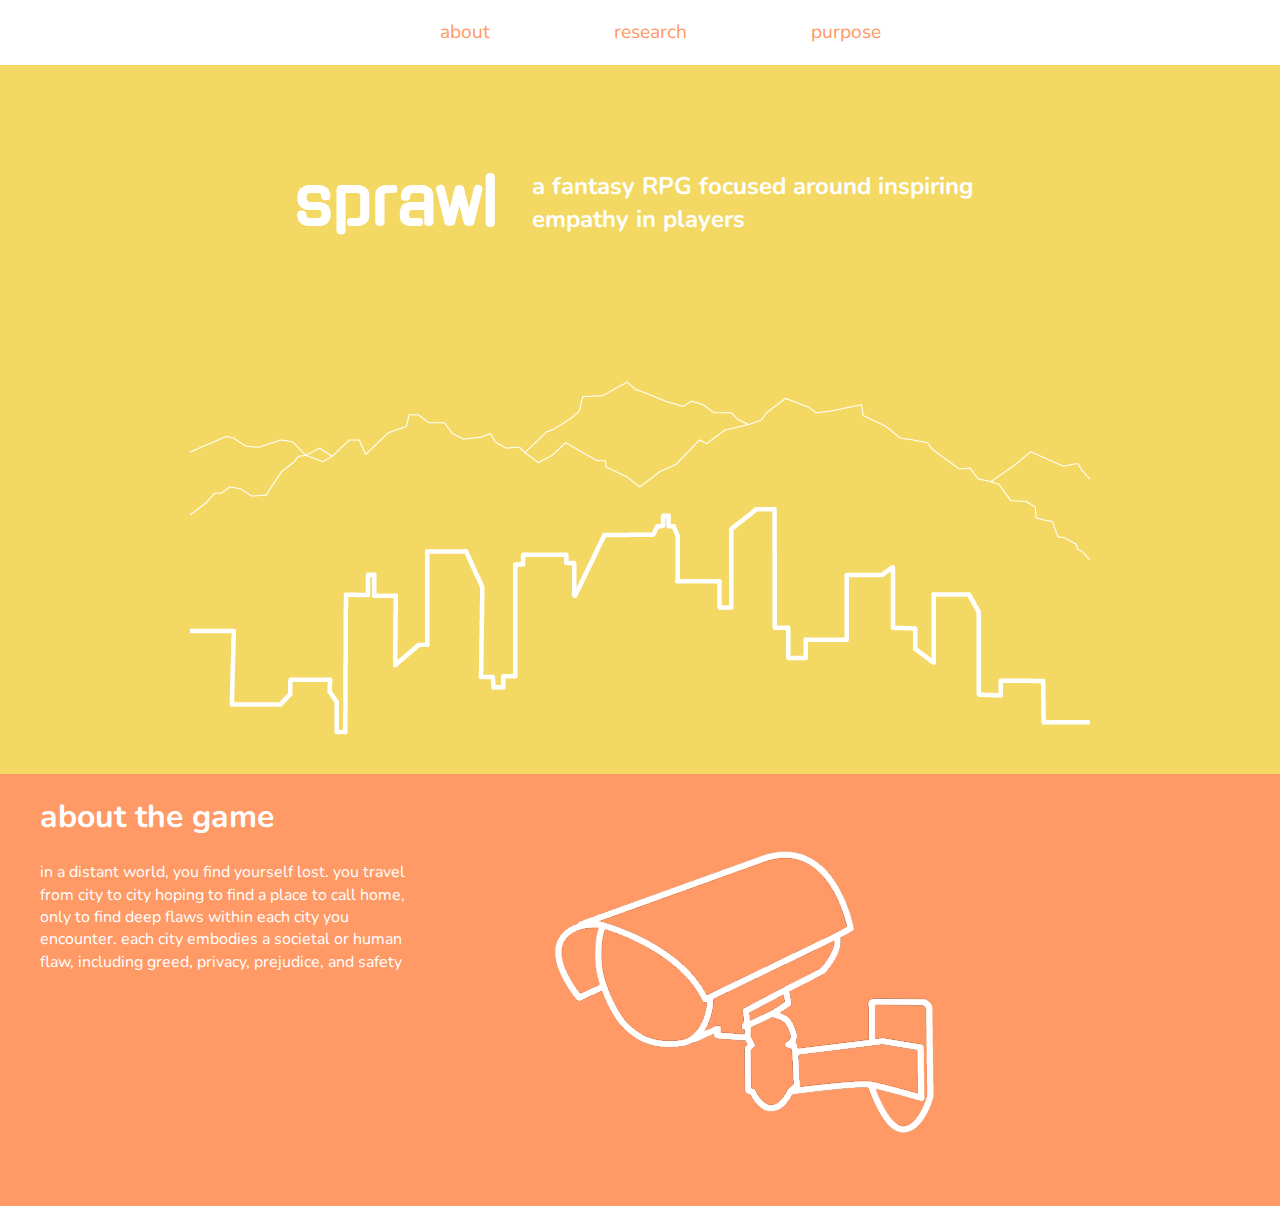
==== p01.html @ bb4c9396 "added a new page and some images" ====
<!doctype html>
<html class="no-js" lang="">
    <head>
        <meta charset="utf-8">
        <meta http-equiv="x-ua-compatible" content="ie=edge">
        <title></title>
        <meta name="description" content="">
        <meta name="viewport" content="width=device-width, initial-scale=1">

        <link rel="manifest" href="site.webmanifest">
        <link rel="apple-touch-icon" href="icon.png">
        <!-- Place favicon.ico in the root directory -->

        <link rel="stylesheet" href="css/normalize.css">
        <link rel="stylesheet" href="css/main.css">
        <link href="https://fonts.googleapis.com/css?family=Gugi" rel="stylesheet">
        </script>
        <link href="https://fonts.googleapis.com/css?family=Nunito" rel="stylesheet">
    </head>
    <body class="main-page">
    <div class="site">
        <!--[if lte IE 9]>
            <p class="browserupgrade">You are using an <strong>outdated</strong> browser. Please <a href="https://browsehappy.com/">upgrade your browser</a> to improve your experience and security.</p>
        <![endif]-->

        <!-- Add your site or application content here -->

    <nav class="nav-bar">
        <ul>
            <li><a href=".someclass">about</a></li>
            <li><a href=".otherclass">research</a></li>
            <li><a href=".lastclass">purpose</a></li>
        </ul>
    </nav>

    <div class="top">

    <header class="one">
        <h1 id="medium">sprawl</h1>
    </header>

    
    <section id="s-01">
        <h2>a fantasy RPG focused around inspiring empathy in players</h2>
    </section>
    
    </div>

    <figure>
        <img src="img/mtn.png" alt="mountains and cities">
    </figure>

    <section id="about">
        <div id="halfnhalf">
        <h1>about the game</h1>
        <p>in a distant world, you find yourself lost. you travel from city to city hoping to find a place to call home, only to find deep flaws within each city you encounter. each city embodies a societal or human flaw, including greed, privacy, prejudice, and safety</p>
     </div>
     <figure id="cam">
        <img src="img/cam.png" alt="security camera">
    </figure>
    </section>
    




        <script src="js/vendor/modernizr-3.5.0.min.js"></script>
        <script src="https://code.jquery.com/jquery-3.2.1.min.js" integrity="sha256-hwg4gsxgFZhOsEEamdOYGBf13FyQuiTwlAQgxVSNgt4=" crossorigin="anonymous"></script>
        <script>window.jQuery || document.write('<script src="js/vendor/jquery-3.2.1.min.js"><\/script>')</script>
        <script src="js/plugins.js"></script>
        <script src="js/main.js"></script>

        <!-- Google Analytics: change UA-XXXXX-Y to be your site's ID. -->
        <script>
            window.ga=function(){ga.q.push(arguments)};ga.q=[];ga.l=+new Date;
            ga('create','UA-XXXXX-Y','auto');ga('send','pageview')
        </script>
        <script src="https://www.google-analytics.com/analytics.js" async defer></script>

    </div>
    </body>
</html>
---- css/main.css ----
/*! normalize.css v7.0.0 | MIT License | github.com/necolas/normalize.css */
/* Document
   ========================================================================== */
/**
 * 1. Correct the line height in all browsers.
 * 2. Prevent adjustments of font size after orientation changes in
 *    IE on Windows Phone and in iOS.
 */
html {
  line-height: 1.15;
  /* 1 */
  -ms-text-size-adjust: 100%;
  /* 2 */
  -webkit-text-size-adjust: 100%;
  /* 2 */ }

/* Sections
   ========================================================================== */
/**
 * Remove the margin in all browsers (opinionated).
 */
body {
  margin: 0; }

/**
 * Add the correct display in IE 9-.
 */
article,
aside,
footer,
header,
nav,
section {
  display: block; }

/**
 * Correct the font size and margin on `h1` elements within `section` and
 * `article` contexts in Chrome, Firefox, and Safari.
 */
h1 {
  font-size: 2em;
  margin: 0.67em 0; }

/* Grouping content
   ========================================================================== */
/**
 * Add the correct display in IE 9-.
 * 1. Add the correct display in IE.
 */
figcaption,
figure,
main {
  /* 1 */
  display: block; }

/**
 * Add the correct margin in IE 8.
 */
figure {
  margin: 1em 40px; }

/**
 * 1. Add the correct box sizing in Firefox.
 * 2. Show the overflow in Edge and IE.
 */
hr {
  box-sizing: content-box;
  /* 1 */
  height: 0;
  /* 1 */
  overflow: visible;
  /* 2 */ }

/**
 * 1. Correct the inheritance and scaling of font size in all browsers.
 * 2. Correct the odd `em` font sizing in all browsers.
 */
pre {
  font-family: monospace, monospace;
  /* 1 */
  font-size: 1em;
  /* 2 */ }

/* Text-level semantics
   ========================================================================== */
/**
 * 1. Remove the gray background on active links in IE 10.
 * 2. Remove gaps in links underline in iOS 8+ and Safari 8+.
 */
a {
  background-color: transparent;
  /* 1 */
  -webkit-text-decoration-skip: objects;
  /* 2 */ }

/**
 * 1. Remove the bottom border in Chrome 57- and Firefox 39-.
 * 2. Add the correct text decoration in Chrome, Edge, IE, Opera, and Safari.
 */
abbr[title] {
  border-bottom: none;
  /* 1 */
  text-decoration: underline;
  /* 2 */
  text-decoration: underline dotted;
  /* 2 */ }

/**
 * Prevent the duplicate application of `bolder` by the next rule in Safari 6.
 */
b,
strong {
  font-weight: inherit; }

/**
 * Add the correct font weight in Chrome, Edge, and Safari.
 */
b,
strong {
  font-weight: bolder; }

/**
 * 1. Correct the inheritance and scaling of font size in all browsers.
 * 2. Correct the odd `em` font sizing in all browsers.
 */
code,
kbd,
samp {
  font-family: monospace, monospace;
  /* 1 */
  font-size: 1em;
  /* 2 */ }

/**
 * Add the correct font style in Android 4.3-.
 */
dfn {
  font-style: italic; }

/**
 * Add the correct background and color in IE 9-.
 */
mark {
  background-color: #ff0;
  color: #000; }

/**
 * Add the correct font size in all browsers.
 */
small {
  font-size: 80%; }

/**
 * Prevent `sub` and `sup` elements from affecting the line height in
 * all browsers.
 */
sub,
sup {
  font-size: 75%;
  line-height: 0;
  position: relative;
  vertical-align: baseline; }

sub {
  bottom: -0.25em; }

sup {
  top: -0.5em; }

/* Embedded content
   ========================================================================== */
/**
 * Add the correct display in IE 9-.
 */
audio,
video {
  display: inline-block; }

/**
 * Add the correct display in iOS 4-7.
 */
audio:not([controls]) {
  display: none;
  height: 0; }

/**
 * Remove the border on images inside links in IE 10-.
 */
img {
  border-style: none; }

/**
 * Hide the overflow in IE.
 */
svg:not(:root) {
  overflow: hidden; }

/* Forms
   ========================================================================== */
/**
 * 1. Change the font styles in all browsers (opinionated).
 * 2. Remove the margin in Firefox and Safari.
 */
button,
input,
optgroup,
select,
textarea {
  font-family: sans-serif;
  /* 1 */
  font-size: 100%;
  /* 1 */
  line-height: 1.15;
  /* 1 */
  margin: 0;
  /* 2 */ }

/**
 * Show the overflow in IE.
 * 1. Show the overflow in Edge.
 */
button,
input {
  /* 1 */
  overflow: visible; }

/**
 * Remove the inheritance of text transform in Edge, Firefox, and IE.
 * 1. Remove the inheritance of text transform in Firefox.
 */
button,
select {
  /* 1 */
  text-transform: none; }

/**
 * 1. Prevent a WebKit bug where (2) destroys native `audio` and `video`
 *    controls in Android 4.
 * 2. Correct the inability to style clickable types in iOS and Safari.
 */
button,
html [type="button"],
[type="reset"],
[type="submit"] {
  -webkit-appearance: button;
  /* 2 */ }

/**
 * Remove the inner border and padding in Firefox.
 */
button::-moz-focus-inner,
[type="button"]::-moz-focus-inner,
[type="reset"]::-moz-focus-inner,
[type="submit"]::-moz-focus-inner {
  border-style: none;
  padding: 0; }

/**
 * Restore the focus styles unset by the previous rule.
 */
button:-moz-focusring,
[type="button"]:-moz-focusring,
[type="reset"]:-moz-focusring,
[type="submit"]:-moz-focusring {
  outline: 1px dotted ButtonText; }

/**
 * Correct the padding in Firefox.
 */
fieldset {
  padding: 0.35em 0.75em 0.625em; }

/**
 * 1. Correct the text wrapping in Edge and IE.
 * 2. Correct the color inheritance from `fieldset` elements in IE.
 * 3. Remove the padding so developers are not caught out when they zero out
 *    `fieldset` elements in all browsers.
 */
legend {
  box-sizing: border-box;
  /* 1 */
  color: inherit;
  /* 2 */
  display: table;
  /* 1 */
  max-width: 100%;
  /* 1 */
  padding: 0;
  /* 3 */
  white-space: normal;
  /* 1 */ }

/**
 * 1. Add the correct display in IE 9-.
 * 2. Add the correct vertical alignment in Chrome, Firefox, and Opera.
 */
progress {
  display: inline-block;
  /* 1 */
  vertical-align: baseline;
  /* 2 */ }

/**
 * Remove the default vertical scrollbar in IE.
 */
textarea {
  overflow: auto; }

/**
 * 1. Add the correct box sizing in IE 10-.
 * 2. Remove the padding in IE 10-.
 */
[type="checkbox"],
[type="radio"] {
  box-sizing: border-box;
  /* 1 */
  padding: 0;
  /* 2 */ }

/**
 * Correct the cursor style of increment and decrement buttons in Chrome.
 */
[type="number"]::-webkit-inner-spin-button,
[type="number"]::-webkit-outer-spin-button {
  height: auto; }

/**
 * 1. Correct the odd appearance in Chrome and Safari.
 * 2. Correct the outline style in Safari.
 */
[type="search"] {
  -webkit-appearance: textfield;
  /* 1 */
  outline-offset: -2px;
  /* 2 */ }

/**
 * Remove the inner padding and cancel buttons in Chrome and Safari on macOS.
 */
[type="search"]::-webkit-search-cancel-button,
[type="search"]::-webkit-search-decoration {
  -webkit-appearance: none; }

/**
 * 1. Correct the inability to style clickable types in iOS and Safari.
 * 2. Change font properties to `inherit` in Safari.
 */
::-webkit-file-upload-button {
  -webkit-appearance: button;
  /* 1 */
  font: inherit;
  /* 2 */ }

/* Interactive
   ========================================================================== */
/*
 * Add the correct display in IE 9-.
 * 1. Add the correct display in Edge, IE, and Firefox.
 */
details,
menu {
  display: block; }

/*
 * Add the correct display in all browsers.
 */
summary {
  display: list-item; }

/* Scripting
   ========================================================================== */
/**
 * Add the correct display in IE 9-.
 */
canvas {
  display: inline-block; }

/**
 * Add the correct display in IE.
 */
template {
  display: none; }

/* Hidden
   ========================================================================== */
/**
 * Add the correct display in IE 10-.
 */
[hidden] {
  display: none; }

/*! HTML5 Boilerplate v6.0.1 | MIT License | https://html5boilerplate.com/ */
/*
 * What follows is the result of much research on cross-browser styling.
 * Credit left inline and big thanks to Nicolas Gallagher, Jonathan Neal,
 * Kroc Camen, and the H5BP dev community and team.
 */
/* ==========================================================================
   Base styles: opinionated defaults
   ========================================================================== */
html {
  color: #222;
  font-size: 1em;
  line-height: 1.4; }

/*
 * Remove text-shadow in selection highlight:
 * https://twitter.com/miketaylr/status/12228805301
 *
 * Vendor-prefixed and regular ::selection selectors cannot be combined:
 * https://stackoverflow.com/a/16982510/7133471
 *
 * Customize the background color to match your design.
 */
::-moz-selection {
  background: #b3d4fc;
  text-shadow: none; }

::selection {
  background: #b3d4fc;
  text-shadow: none; }

/*
 * A better looking default horizontal rule
 */
hr {
  display: block;
  height: 1px;
  border: 0;
  border-top: 1px solid #ccc;
  margin: 1em 0;
  padding: 0; }

/*
 * Remove the gap between audio, canvas, iframes,
 * images, videos and the bottom of their containers:
 * https://github.com/h5bp/html5-boilerplate/issues/440
 */
audio,
canvas,
iframe,
img,
svg,
video {
  vertical-align: middle; }

/*
 * Remove default fieldset styles.
 */
fieldset {
  border: 0;
  margin: 0;
  padding: 0; }

/*
 * Allow only vertical resizing of textareas.
 */
textarea {
  resize: vertical; }

/* ==========================================================================
   Browser Upgrade Prompt
   ========================================================================== */
.browserupgrade {
  margin: 0.2em 0;
  background: #ccc;
  color: #000;
  padding: 0.2em 0; }

/* ==========================================================================
   Author's custom styles
   ========================================================================== */
/* ==========================================================================
   Helper classes
   ========================================================================== */
/*
 * Hide visually and from screen readers
 */
.hidden {
  display: none !important; }

/*
 * Hide only visually, but have it available for screen readers:
 * https://snook.ca/archives/html_and_css/hiding-content-for-accessibility
 *
 * 1. For long content, line feeds are not interpreted as spaces and small width
 *    causes content to wrap 1 word per line:
 *    https://medium.com/@jessebeach/beware-smushed-off-screen-accessible-text-5952a4c2cbfe
 */
.visuallyhidden {
  border: 0;
  clip: rect(0 0 0 0);
  -webkit-clip-path: inset(50%);
  clip-path: inset(50%);
  height: 1px;
  margin: -1px;
  overflow: hidden;
  padding: 0;
  position: absolute;
  width: 1px;
  white-space: nowrap;
  /* 1 */ }

/*
 * Extends the .visuallyhidden class to allow the element
 * to be focusable when navigated to via the keyboard:
 * https://www.drupal.org/node/897638
 */
.visuallyhidden.focusable:active,
.visuallyhidden.focusable:focus {
  clip: auto;
  -webkit-clip-path: none;
  clip-path: none;
  height: auto;
  margin: 0;
  overflow: visible;
  position: static;
  width: auto;
  white-space: inherit; }

/*
 * Hide visually and from screen readers, but maintain layout
 */
.invisible {
  visibility: hidden; }

/*
 * Clearfix: contain floats
 *
 * For modern browsers
 * 1. The space content is one way to avoid an Opera bug when the
 *    `contenteditable` attribute is included anywhere else in the document.
 *    Otherwise it causes space to appear at the top and bottom of elements
 *    that receive the `clearfix` class.
 * 2. The use of `table` rather than `block` is only necessary if using
 *    `:before` to contain the top-margins of child elements.
 */
.clearfix:before,
.clearfix:after {
  content: " ";
  /* 1 */
  display: table;
  /* 2 */ }

.clearfix:after {
  clear: both; }

/* ==========================================================================
   EXAMPLE Media Queries for Responsive Design.
   These examples override the primary ('mobile first') styles.
   Modify as content requires.
   ========================================================================== */
@media only screen and (min-width: 35em) {
  /* Style adjustments for viewports that meet the condition */ }
@media print, (-webkit-min-device-pixel-ratio: 1.25), (min-resolution: 1.25dppx), (min-resolution: 120dpi) {
  /* Style adjustments for high resolution devices */ }
/* ==========================================================================
   Print styles.
   Inlined to avoid the additional HTTP request:
   http://www.phpied.com/delay-loading-your-print-css/
   ========================================================================== */
@media print {
  *,
  *:before,
  *:after {
    background: transparent !important;
    color: #000 !important;
    /* Black prints faster:
       http://www.sanbeiji.com/archives/953 */
    box-shadow: none !important;
    text-shadow: none !important; }

  a,
  a:visited {
    text-decoration: underline; }

  a[href]:after {
    content: " (" attr(href) ")"; }

  abbr[title]:after {
    content: " (" attr(title) ")"; }

  /*
   * Don't show links that are fragment identifiers,
   * or use the `javascript:` pseudo protocol
   */
  a[href^="#"]:after,
  a[href^="javascript:"]:after {
    content: ""; }

  pre {
    white-space: pre-wrap !important; }

  pre,
  blockquote {
    border: 1px solid #999;
    page-break-inside: avoid; }

  /*
   * Printing Tables:
   * http://css-discuss.incutio.com/wiki/Printing_Tables
   */
  thead {
    display: table-header-group; }

  tr,
  img {
    page-break-inside: avoid; }

  p,
  h2,
  h3 {
    orphans: 3;
    widows: 3; }

  h2,
  h3 {
    page-break-after: avoid; } }
.icon-sprite, .icon-a-000, .icon-a-001, .icon-a-002, .icon-a-003, .icon-a-004, .icon-a-005, .icon-a-006, .icon-a-007, .icon-a-008, .icon-a-009, .icon-a-010, .icon-a-011, .icon-a-012, .icon-a-013, .icon-a-014, .icon-a-015, .icon-a-016, .icon-a-017, .icon-a-018, .icon-a-019, .icon-a-020, .icon-a-021, .icon-a-022, .icon-a-023, .icon-a-024, .icon-a-025, .icon-a-026, .icon-a-027, .icon-a-028, .icon-a-029, .icon-a-030, .icon-a-031, .icon-a-032, .icon-a-033, .icon-a-034, .icon-a-035, .icon-a-036, .icon-a-037, .icon-a-038, .icon-a-039, .icon-a-040, .icon-a-041, .icon-a-042, .icon-a-043, .icon-a-044, .icon-a-045, .icon-a-046, .icon-a-047, .icon-a-048, .icon-a-049, .icon-a-050 {
  background-image: url('../img/icon-s8ca0177234.png');
  background-repeat: no-repeat; }

.icon-a-000 {
  background-position: 0 0; }

.icon-a-001 {
  background-position: -1366px 0; }

.icon-a-002 {
  background-position: -2732px 0; }

.icon-a-003 {
  background-position: -4098px 0; }

.icon-a-004 {
  background-position: -5464px 0; }

.icon-a-005 {
  background-position: -6830px 0; }

.icon-a-006 {
  background-position: -8196px 0; }

.icon-a-007 {
  background-position: -9562px 0; }

.icon-a-008 {
  background-position: -10928px 0; }

.icon-a-009 {
  background-position: -12294px 0; }

.icon-a-010 {
  background-position: -13660px 0; }

.icon-a-011 {
  background-position: -15026px 0; }

.icon-a-012 {
  background-position: -16392px 0; }

.icon-a-013 {
  background-position: -17758px 0; }

.icon-a-014 {
  background-position: -19124px 0; }

.icon-a-015 {
  background-position: -20490px 0; }

.icon-a-016 {
  background-position: -21856px 0; }

.icon-a-017 {
  background-position: -23222px 0; }

.icon-a-018 {
  background-position: -24588px 0; }

.icon-a-019 {
  background-position: -25954px 0; }

.icon-a-020 {
  background-position: -27320px 0; }

.icon-a-021 {
  background-position: -28686px 0; }

.icon-a-022 {
  background-position: -30052px 0; }

.icon-a-023 {
  background-position: -31418px 0; }

.icon-a-024 {
  background-position: -32784px 0; }

.icon-a-025 {
  background-position: -34150px 0; }

.icon-a-026 {
  background-position: -35516px 0; }

.icon-a-027 {
  background-position: -36882px 0; }

.icon-a-028 {
  background-position: -38248px 0; }

.icon-a-029 {
  background-position: -39614px 0; }

.icon-a-030 {
  background-position: -40980px 0; }

.icon-a-031 {
  background-position: -42346px 0; }

.icon-a-032 {
  background-position: -43712px 0; }

.icon-a-033 {
  background-position: -45078px 0; }

.icon-a-034 {
  background-position: -46444px 0; }

.icon-a-035 {
  background-position: -47810px 0; }

.icon-a-036 {
  background-position: -49176px 0; }

.icon-a-037 {
  background-position: -50542px 0; }

.icon-a-038 {
  background-position: -51908px 0; }

.icon-a-039 {
  background-position: -53274px 0; }

.icon-a-040 {
  background-position: -54640px 0; }

.icon-a-041 {
  background-position: -56006px 0; }

.icon-a-042 {
  background-position: -57372px 0; }

.icon-a-043 {
  background-position: -58738px 0; }

.icon-a-044 {
  background-position: -60104px 0; }

.icon-a-045 {
  background-position: -61470px 0; }

.icon-a-046 {
  background-position: -62836px 0; }

.icon-a-047 {
  background-position: -64202px 0; }

.icon-a-048 {
  background-position: -65568px 0; }

.icon-a-049 {
  background-position: -66934px 0; }

.icon-a-050 {
  background-position: -68300px 0; }

html {
  background-color: #F4D864;
  margin-top: 0; }

body.main-page {
  font-family: 'Nunito';
  color: white; }

.site {
  display: flex;
  flex-direction: column;
  align-items: center; }

.landing {
  margin-top: -2%;
  width: 100%;
  height: 100%;
  display: flex;
  justify-content: center;
  align-items: center;
  font-family: 'Gugi'; }

nav {
  padding-top: 0;
  list-style-type: none;
  color: #FF9966;
  background-color: white;
  width: 100%;
  font-size: 120%; }

#real-big {
  font-size: 500%;
  color: white; }

#medium {
  font-size: 400%;
  color: white; }

header.landing {
  font-family: 'Gugi';
  display: flex;
  padding-right: 10%;
  flex-direction: column;
  align-items: flex-end;
  margin: 0; }

.bg-animation {
  align-self: center;
  min-width: 1250px;
  min-height: 768px;
  background: url("../img/icon-s8ca0177234.png") left center;
  animation: play 5s steps(50) alternate 2; }

@keyframes play {
  100% {
    background-position: -68300px; } }
@keyframes cssAnimation {
  to {
    opacity: 1;
    transition: opacity 10s; } }
@-webkit-keyframes cssAnimation {
  to {
    width: 0;
    height: 0;
    opacity: 1;
    transition: opacity 10s; } }
.arrow {
  width: 100px;
  height: 100px;
  background-image: url("../img/arrow.png");
  -moz-animation: cssAnimation 0s ease-in 10s forwards;
  -webkit-animation: cssAnimation 0s ease-in 10s forwards;
  -o-animation: cssAnimation 0s ease-in 10s forwards;
  animation: cssAnimation 0s ease-in 10s forwards;
  -webkit-animation-fill-mode: forwards;
  animation-fill-mode: forwards;
  opacity: 0; }

.arrow:hover {
  background-image: url("../img/arrow02.png"); }

header.one {
  margin-top: 50px;
  font-family: 'Gugi';
  display: flex;
  padding-left: 10%;
  justify-content: flex-end;
  grid-area: header; }

#s-01 {
  margin-top: 50px;
  padding: 4%; }

.top {
  display: flex;
  justify-content: space-between; }

#about {
  background-color: #FF9966;
  width: 100%;
  display: flex;
  justify-content: space-around; }

#halfnhalf {
  width: 30%; }

#cam {
  padding-right: 20%; }

ul {
  display: flex;
  justify-content: center;
  list-style-type: none; }

li {
  padding-left: 5%;
  padding-right: 5%; }

a:link {
  color: #FF9966;
  text-decoration: none; }

a:hover {
  color: white;
  text-decoration: none; }

a:visited {
  color: #FF9966;
  text-decoration: none; }

@media screen and (max-width: 375px) {
  .bg-animation {
    min-width: 375px;
    min-height: 667px; }

  body {
    margin-top: 0%;
    margin-bottom: 0%; } }
/*.site {
	display: grid;
	
	grid-template-rows:1fr 1fr 1fr;
	grid-template-columns: 1fr 1fr;

	grid-template-areas:
	"nav nav"
	"something header"
	"something other"
}
*/
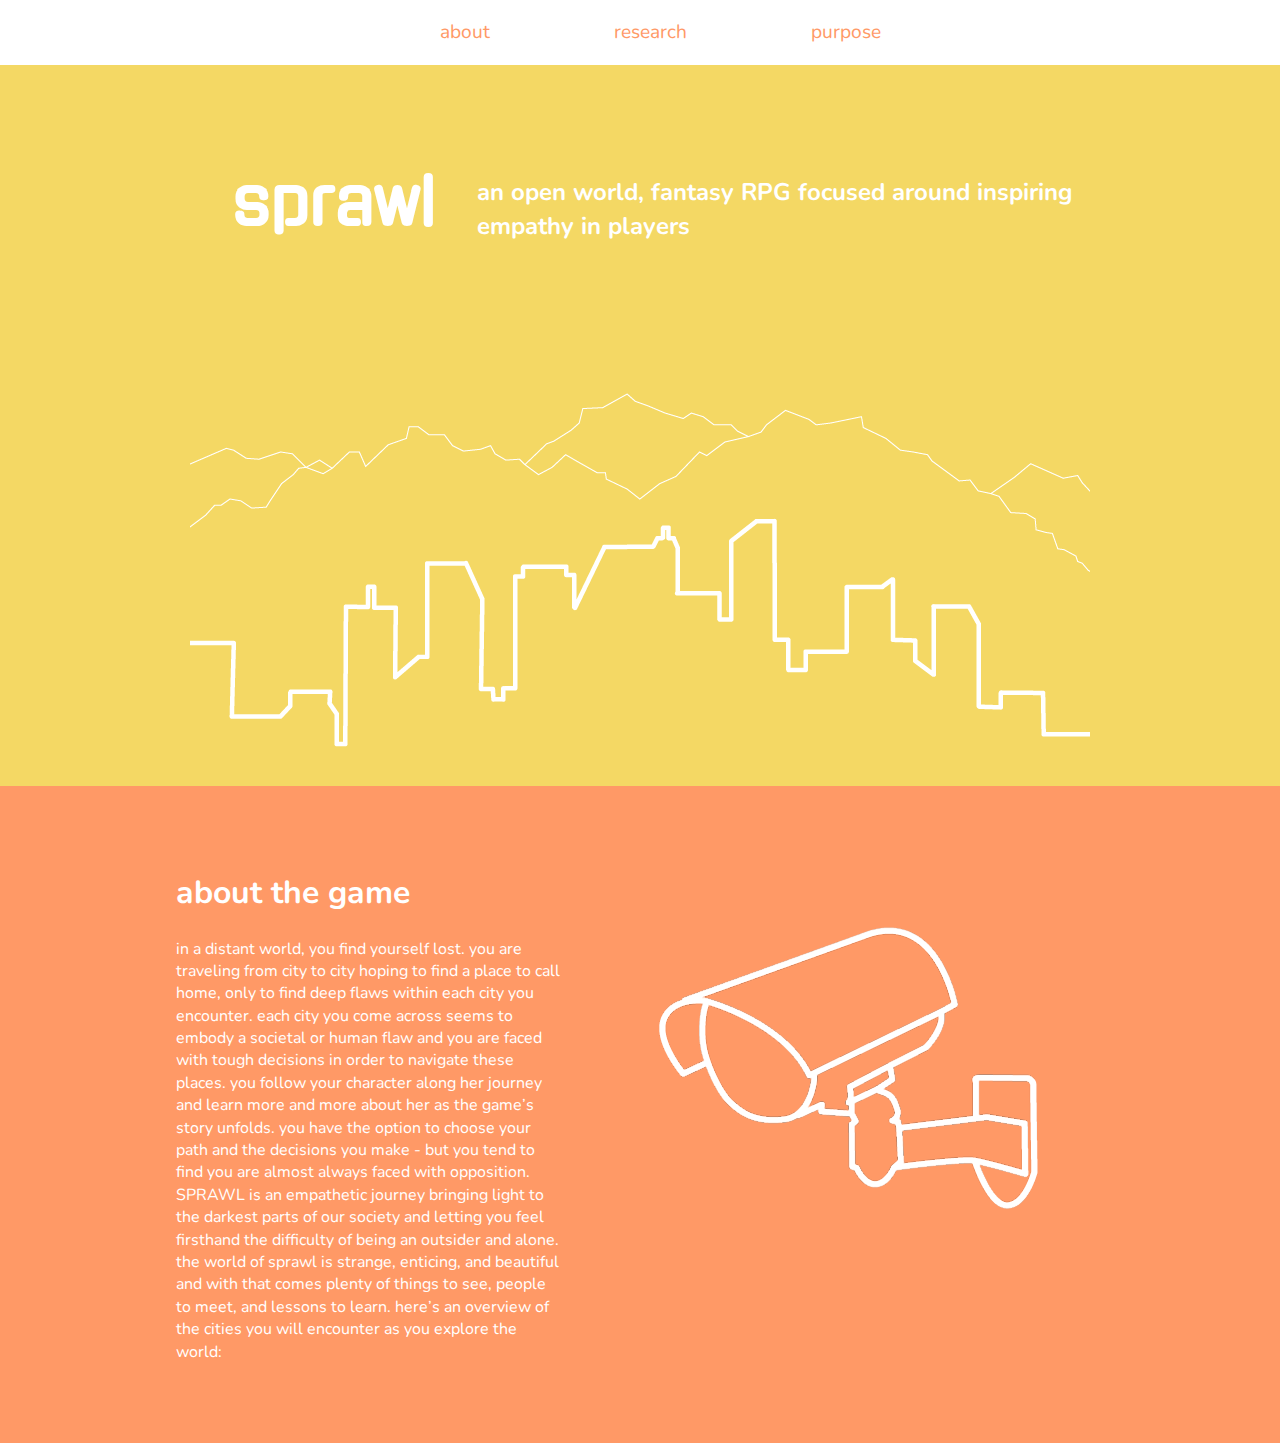
==== commit c5378b05: "updating" ====
--- a/p01.html
+++ b/p01.html
@@ -27,9 +27,9 @@
 
     <nav class="nav-bar">
         <ul>
-            <li><a href=".someclass">about</a></li>
-            <li><a href=".otherclass">research</a></li>
-            <li><a href=".lastclass">purpose</a></li>
+            <li><a href="#about">about</a></li>
+            <li><a href="#research">research</a></li>
+            <li><a href="#purpose">purpose</a></li>
         </ul>
     </nav>
 
@@ -41,22 +41,22 @@
 
     
     <section id="s-01">
-        <h2>a fantasy RPG focused around inspiring empathy in players</h2>
+        <h2>an open world, fantasy RPG focused around inspiring empathy in players</h2>
     </section>
     
     </div>
 
     <figure>
-        <img src="img/mtn.png" alt="mountains and cities">
+        <img src="img/mtn.png" alt="mountains and cities" class="mtn">
     </figure>
 
     <section id="about">
         <div id="halfnhalf">
         <h1>about the game</h1>
-        <p>in a distant world, you find yourself lost. you travel from city to city hoping to find a place to call home, only to find deep flaws within each city you encounter. each city embodies a societal or human flaw, including greed, privacy, prejudice, and safety</p>
+        <p>in a distant world, you find yourself lost. you are traveling from city to city hoping to find a place to call home, only to find deep flaws within each city you encounter. each city you come across seems to embody a societal or human flaw and you are faced with tough decisions in order to navigate these places. you follow your character along her journey and learn more and more about her as the game’s story unfolds. you have the option to choose your path and the decisions you make - but you tend to find you are almost always faced with opposition. SPRAWL is an empathetic journey bringing light to the darkest parts of our society and letting you feel firsthand the difficulty of being an outsider and alone. the world of sprawl is strange, enticing, and beautiful and with that comes plenty of things to see, people to meet, and lessons to learn. here’s an overview of the cities you will encounter as you explore the world:</p>
      </div>
      <figure id="cam">
-        <img src="img/cam.png" alt="security camera">
+        <img src="img/cam.png" alt="security camera" class="camimg">
     </figure>
     </section>
     
--- a/css/main.css
+++ b/css/main.css
@@ -874,13 +874,18 @@
   background-color: #FF9966;
   width: 100%;
   display: flex;
-  justify-content: space-around; }
+  justify-content: space-around;
+  padding-bottom: 5%; }
 
 #halfnhalf {
-  width: 30%; }
+  margin: 0 auto;
+  width: 30%;
+  padding-left: 10%;
+  padding-top: 5%; }
 
 #cam {
-  padding-right: 20%; }
+  padding-top: 5%;
+  padding-right: 15%; }
 
 ul {
   display: flex;
@@ -909,8 +914,17 @@
     min-height: 667px; }
 
   body {
+    width: 375px;
+    height: 667px;
     margin-top: 0%;
-    margin-bottom: 0%; } }
+    margin-bottom: 0%; }
+
+  .mtn {
+    display: none; }
+
+  .camimg {
+    width: 100%;
+    height: auto; } }
 /*.site {
 	display: grid;
 	
